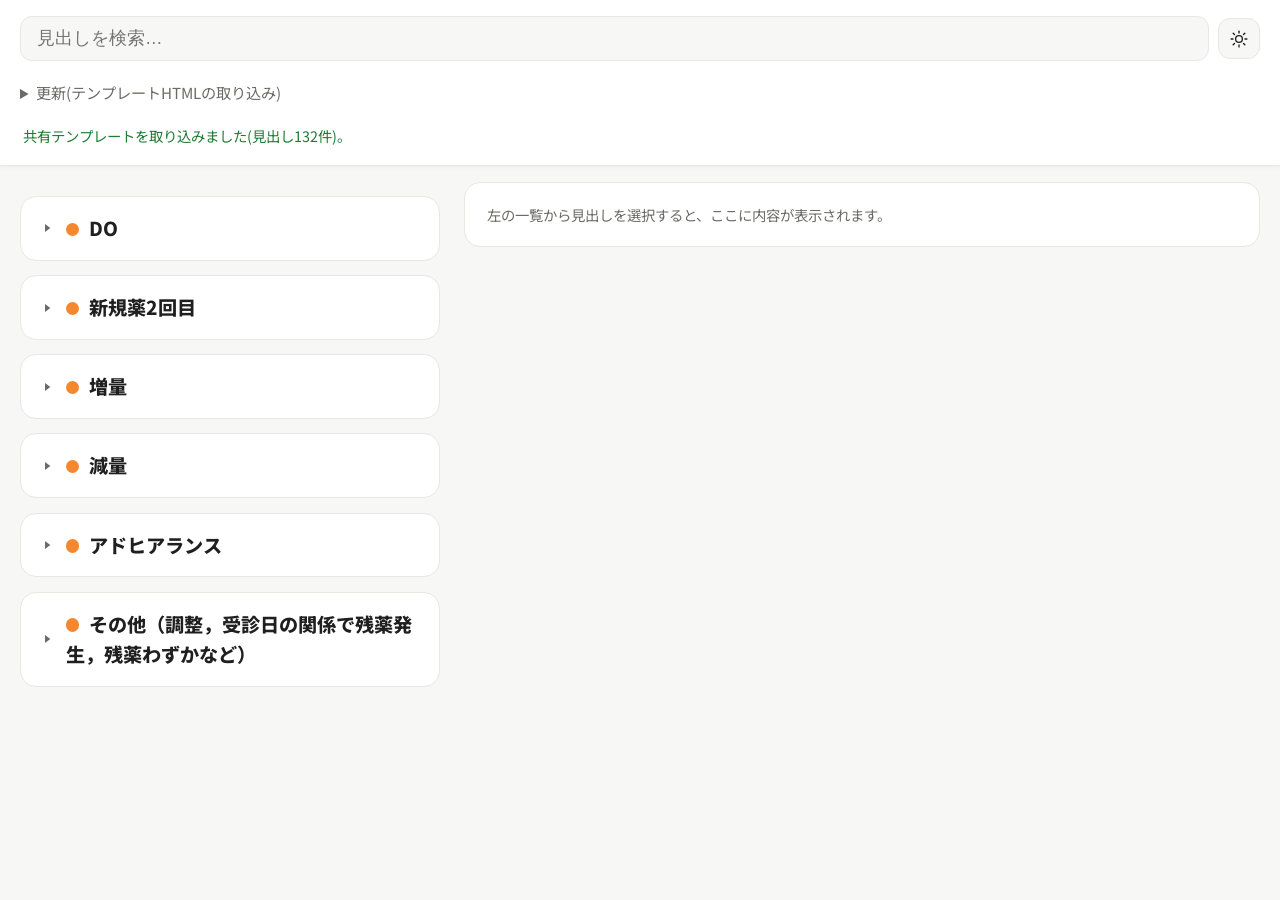
==== index.html @ 25a4dce0 "薬歴アイコンをファビコンとして登録" ====
<!DOCTYPE html>
<html lang="ja">
<head>
<meta charset="UTF-8">
<meta name="viewport" content="width=device-width, initial-scale=1">
<title>薬歴テンプレコピー</title>
<link rel="icon" type="image/png" href="favicon.png">
<link rel="preconnect" href="https://fonts.googleapis.com">
<link rel="preconnect" href="https://fonts.gstatic.com" crossorigin>
<link href="https://fonts.googleapis.com/css2?family=Noto+Sans+JP:wght@400;500;700;800&display=swap" rel="stylesheet">
<link rel="stylesheet" href="css/style.css">
</head>
<body>

<header class="app-header">
  <div class="search-row">
    <input type="search" id="searchInput" class="search-input" placeholder="見出しを検索…" aria-label="見出しを検索">
    <button id="themeToggle" class="theme-toggle" type="button" aria-label="ダークモード切り替え" title="ダークモード切り替え">
      <svg class="icon-sun" viewBox="0 0 24 24" width="18" height="18" aria-hidden="true"><circle cx="12" cy="12" r="4.5" fill="none" stroke="currentColor" stroke-width="1.8"/><g stroke="currentColor" stroke-width="1.8" stroke-linecap="round"><line x1="12" y1="1.5" x2="12" y2="4"/><line x1="12" y1="20" x2="12" y2="22.5"/><line x1="1.5" y1="12" x2="4" y2="12"/><line x1="20" y1="12" x2="22.5" y2="12"/><line x1="4.2" y1="4.2" x2="6" y2="6"/><line x1="18" y1="18" x2="19.8" y2="19.8"/><line x1="4.2" y1="19.8" x2="6" y2="18"/><line x1="18" y1="6" x2="19.8" y2="4.2"/></g></svg>
      <svg class="icon-moon" viewBox="0 0 24 24" width="18" height="18" aria-hidden="true"><path fill="currentColor" d="M20 14.5A8.5 8.5 0 0 1 9.5 4 8.5 8.5 0 1 0 20 14.5Z"/></svg>
    </button>
  </div>

  <details class="update-area" id="updateArea">
    <summary>更新(テンプレートHTMLの取り込み)</summary>
    <div class="update-body">
      <div class="dropzone" id="dropzone">
        <p>ここにHTMLファイルをドラッグ&amp;ドロップ、またはファイルを選択してください。</p>
        <input type="file" id="fileInput" accept=".html,.htm,text/html">
      </div>
      <div class="paste-area">
        <label for="htmlPasteInput">またはHTMLソースを直接貼り付け:</label>
        <textarea id="htmlPasteInput" rows="4" placeholder="ここにHTMLソースを貼り付け"></textarea>
        <button id="pasteImportBtn" type="button">貼り付けた内容を取り込む</button>
      </div>
      <p class="update-note">新しく取り込むと、これまでのデータは新しい内容に置き換わります。</p>
    </div>
  </details>

  <div id="statusMessage" class="status-message" role="status" aria-live="polite"></div>
</header>

<main class="layout">
  <div class="tree-pane">
    <ul id="headingList" class="heading-list"></ul>
    <p id="emptyMessage" class="empty-message"></p>
  </div>
  <aside class="detail-pane" id="detailPane" aria-live="polite"></aside>
</main>

<script src="js/parser.js"></script>
<script src="js/app.js"></script>
</body>
</html>
---- css/style.css ----
:root {
  --color-bg: #f7f7f5;
  --color-surface: #ffffff;
  --color-input-bg: #f7f7f5;
  --color-card-bg: #ffffff;
  --color-border: #e9e7e2;
  --color-text: #1f1f1f;
  --color-muted: #6b6b66;
  --color-accent: #9c2b2b;
  --color-accent-soft: #f5e3e3;
  --color-success: #1e7a34;
  --color-success-bg: #e6f4ea;
  --color-error: #b3261e;
  --color-error-bg: #fce8e6;
  --header-gap: 0.85rem;
  --radius-sm: 8px;
  --radius-md: 12px;
  --radius-lg: 16px;
}

:root[data-theme="dark"] {
  --color-bg: #1b1c1d;
  --color-surface: #232426;
  --color-input-bg: #2a2c2e;
  --color-card-bg: #232426;
  --color-border: #3a3c3e;
  --color-text: #e9e8e5;
  --color-muted: #9c9c96;
  --color-accent: #e08a72;
  --color-accent-soft: #3a2b26;
  --color-success: #7ed093;
  --color-success-bg: #1f3327;
  --color-error: #f2948c;
  --color-error-bg: #3a2323;
}

@media (prefers-color-scheme: dark) {
  :root:not([data-theme="light"]) {
    --color-bg: #1b1c1d;
    --color-surface: #232426;
    --color-input-bg: #2a2c2e;
    --color-card-bg: #232426;
    --color-border: #3a3c3e;
    --color-text: #e9e8e5;
    --color-muted: #9c9c96;
    --color-accent: #e08a72;
    --color-accent-soft: #3a2b26;
    --color-success: #7ed093;
    --color-success-bg: #1f3327;
    --color-error: #f2948c;
    --color-error-bg: #3a2323;
  }
}

* {
  box-sizing: border-box;
}

body {
  margin: 0;
  font-family: "Noto Sans JP", "Hiragino Sans", "Yu Gothic", "Meiryo", system-ui, sans-serif;
  color: var(--color-text);
  background: var(--color-bg);
  line-height: 1.6;
  transition: background-color 0.15s ease, color 0.15s ease;
}

.app-header {
  position: sticky;
  top: 0;
  z-index: 10;
  background: var(--color-surface);
  border-bottom: 1px solid var(--color-border);
  padding: 1rem 1.25rem;
  display: flex;
  flex-direction: column;
  gap: var(--header-gap);
  box-shadow: 0 1px 3px rgba(0, 0, 0, 0.05);
}

.search-row {
  display: flex;
  align-items: center;
  gap: 0.6rem;
}

.search-input {
  flex: 1;
  width: 100%;
  font-size: 1.1rem;
  padding: 0.7rem 1rem;
  border: 1px solid var(--color-border);
  border-radius: var(--radius-md);
  background: var(--color-input-bg);
  color: var(--color-text);
}

.search-input:focus {
  outline: 2px solid var(--color-accent);
  outline-offset: 1px;
}

.theme-toggle {
  flex: none;
  display: flex;
  align-items: center;
  justify-content: center;
  width: 2.6rem;
  height: 2.6rem;
  border: 1px solid var(--color-border);
  border-radius: var(--radius-md);
  background: var(--color-input-bg);
  color: var(--color-text);
  cursor: pointer;
}

.theme-toggle:hover {
  background: var(--color-accent-soft);
}

.theme-toggle .icon-moon { display: none; }
:root[data-theme="dark"] .theme-toggle .icon-sun { display: none; }
:root[data-theme="dark"] .theme-toggle .icon-moon { display: block; }
@media (prefers-color-scheme: dark) {
  :root:not([data-theme="light"]) .theme-toggle .icon-sun { display: none; }
  :root:not([data-theme="light"]) .theme-toggle .icon-moon { display: block; }
}

.update-area summary {
  cursor: pointer;
  font-size: 0.95rem;
  color: var(--color-muted);
  padding: 0.3rem 0;
  user-select: none;
}

.update-area[open] summary {
  color: var(--color-text);
  font-weight: 600;
}

.update-body {
  display: flex;
  flex-direction: column;
  gap: 0.9rem;
  padding: 0.65rem 0 0.35rem;
}

.dropzone {
  border: 2px dashed var(--color-border);
  border-radius: var(--radius-lg);
  padding: 1.25rem;
  text-align: center;
  background: var(--color-input-bg);
}

.dropzone p {
  margin: 0 0 0.5rem;
  color: var(--color-muted);
  font-size: 0.9rem;
}

.dropzone.dragover {
  border-color: var(--color-accent);
  background: var(--color-accent-soft);
}

.paste-area {
  display: flex;
  flex-direction: column;
  gap: 0.4rem;
}

.paste-area label {
  font-size: 0.85rem;
  color: var(--color-muted);
}

.paste-area textarea {
  width: 100%;
  font-family: monospace;
  font-size: 0.8rem;
  border: 1px solid var(--color-border);
  border-radius: var(--radius-md);
  padding: 0.7rem 0.8rem;
  resize: vertical;
  background: var(--color-input-bg);
  color: var(--color-text);
}

.paste-area button,
#pasteImportBtn {
  align-self: flex-start;
  padding: 0.55rem 1.2rem;
  border: none;
  border-radius: var(--radius-md);
  background: var(--color-accent);
  color: #fff;
  font-size: 0.9rem;
  cursor: pointer;
}

.paste-area button:hover {
  filter: brightness(1.05);
}

.update-note {
  margin: 0;
  font-size: 0.8rem;
  color: var(--color-muted);
}

.status-message {
  min-height: 1.4em;
  font-size: 0.9rem;
  padding: 0.1rem 0.2rem;
}

.status-message.status-success {
  color: var(--color-success);
}

.status-message.status-error {
  color: var(--color-error);
  font-weight: 600;
}

.layout {
  max-width: 1280px;
  margin: 0 auto;
  padding: 1rem 1.25rem 3rem;
}

.tree-pane {
  min-width: 0;
}

/* モバイル(狭い画面)ではdetail-paneはツリーの下に積み重なる形で表示する。
   広い画面ではgridの右カラムに固定(sticky)表示する。 */
.detail-pane {
  display: block;
  margin-top: 1.25rem;
  background: var(--color-card-bg);
  border: 1px solid var(--color-border);
  border-radius: var(--radius-lg);
  padding: 1.1rem 1.2rem;
}

@media (min-width: 900px) {
  .layout {
    display: grid;
    grid-template-columns: minmax(300px, 420px) minmax(0, 1fr);
    gap: 1.5rem;
    align-items: start;
  }

  .detail-pane {
    margin-top: 0;
    position: sticky;
    top: 5.5rem;
    max-height: calc(100vh - 6.5rem);
    overflow-y: auto;
    padding: 1.25rem 1.4rem;
  }
}

.detail-empty {
  margin: 0;
  color: var(--color-muted);
  font-size: 0.9rem;
}

.detail-header {
  display: flex;
  align-items: center;
  gap: 0.6rem;
  margin-bottom: 0.9rem;
  padding-bottom: 0.9rem;
  border-bottom: 1px solid var(--color-border);
}

.detail-title {
  font-weight: 700;
  font-size: 1.1rem;
  word-break: break-word;
}

.heading-list {
  list-style: none;
  margin: 0;
  padding: 0;
}

.group-card {
  list-style: none;
  margin: 0.9rem 0;
  border: 1px solid var(--color-border);
  border-radius: var(--radius-lg);
  background: var(--color-card-bg);
  overflow: hidden;
}

.group-card-header {
  display: flex;
  align-items: center;
  gap: 0.7rem;
  padding: 1rem 1.1rem;
  cursor: pointer;
}

.group-card-header:hover {
  background: var(--color-accent-soft);
}

.group-card-header:focus-visible {
  outline: 2px solid var(--color-accent);
  outline-offset: -2px;
}

.group-card-header .chevron {
  flex: none;
  display: inline-flex;
  color: var(--color-muted);
  transition: transform 0.15s ease;
}

.group-card.expanded .group-card-header .chevron {
  transform: rotate(90deg);
}

.group-card-header .heading-title {
  font-weight: 800;
  font-size: 1.2rem;
}

.group-body {
  list-style: none;
  margin: 0;
  padding: 0 0 0.25rem;
  border-top: 1px solid var(--color-border);
}

.heading-item {
  border-bottom: 1px solid var(--color-border);
}

.heading-item.level-1 .heading-row { padding-left: 0.5rem; }
.heading-item.level-2 .heading-row { padding-left: 1.75rem; }
.heading-item.level-3 .heading-row { padding-left: 3rem; }
.heading-item.level-4 .heading-row { padding-left: 4.25rem; }
.heading-item.level-5 .heading-row { padding-left: 5.5rem; }
.heading-item.level-6 .heading-row { padding-left: 6.75rem; }

.heading-row {
  display: flex;
  align-items: center;
  gap: 0.7rem;
  padding-top: 0.85rem;
  padding-bottom: 0.85rem;
  padding-right: 0.75rem;
  border-radius: var(--radius-sm);
  cursor: pointer;
}

.heading-row:hover {
  background: var(--color-accent-soft);
}

.heading-row:focus-visible {
  outline: 2px solid var(--color-accent);
  outline-offset: -2px;
}

.badge {
  flex: none;
  font-size: 0.7rem;
  font-weight: 700;
  color: #fff;
  background: var(--color-muted);
  border-radius: 6px;
  padding: 0.2rem 0.5rem;
}

.title-icon {
  margin-right: 0.5em;
  display: inline-flex;
  align-items: center;
}

.dot {
  display: inline-block;
  width: 0.7em;
  height: 0.7em;
  border-radius: 50%;
}

.dot-red { background: #e5484d; }
.dot-orange { background: #f5872e; }
.dot-yellow { background: #e0b400; }
.dot-green { background: #2f9e58; }
.dot-blue { background: #2f7bc9; }
.dot-purple { background: #8a4fd1; }
.dot-brown { background: #8a5a3d; }
.dot-black { background: #545454; }
.dot-white { background: #d8d8d2; border: 1px solid var(--color-border); }

.heading-item.level-1 .badge { background: #9c2b2b; }
.heading-item.level-2 .badge { background: #b5502f; }
.heading-item.level-3 .badge { background: #8a7a2b; }
.heading-item.level-4 .badge { background: #4d7a3d; }
.heading-item.level-5 .badge { background: #2f6f8a; }
.heading-item.level-6 .badge { background: #5c4d8a; }

.heading-title {
  font-size: 1rem;
  word-break: break-word;
}

.heading-item.level-1 .heading-title {
  font-weight: 700;
  font-size: 1.3rem;
}

.heading-item.level-2 .heading-title {
  font-weight: 700;
  font-size: 1.08rem;
}

.heading-item.level-3 .heading-title {
  font-weight: 600;
  font-size: 1rem;
}

.heading-item.level-4 .heading-title {
  font-weight: 600;
  font-size: 0.95rem;
  color: var(--color-text);
}

.heading-item.level-5 .heading-title,
.heading-item.level-6 .heading-title {
  font-weight: 400;
  font-size: 0.9rem;
  color: var(--color-muted);
}

.heading-title mark {
  background: #ffe27a;
  color: #1f1f1f;
  border-radius: 2px;
}

.heading-item.selected .heading-row {
  background: var(--color-accent);
}

.heading-item.selected .heading-title {
  color: #fff;
  font-weight: 700;
}

.heading-item.selected .heading-title mark {
  background: rgba(255, 255, 255, 0.35);
  color: #fff;
}

.heading-item.selected .dot {
  box-shadow: 0 0 0 1px rgba(255, 255, 255, 0.7);
}

.preview-hint {
  margin: 0 0 0.7rem;
  font-size: 0.8rem;
  color: var(--color-muted);
}

.preview-block {
  padding-top: 0.9rem;
  margin-top: 0.9rem;
  border-top: 1px dashed var(--color-border);
}

.preview-block:first-of-type {
  padding-top: 0;
  margin-top: 0;
  border-top: none;
}

.preview-block-title {
  margin: 0 0 0.5rem;
  font-size: 0.9rem;
  font-weight: 700;
  color: var(--color-accent);
}

.copy-btn {
  padding: 0.5rem 1.2rem;
  border: none;
  border-radius: var(--radius-md);
  background: var(--color-accent);
  color: #fff;
  font-size: 0.9rem;
  cursor: pointer;
  margin-bottom: 0.75rem;
}

.copy-btn:disabled {
  background: var(--color-border);
  color: var(--color-muted);
  cursor: not-allowed;
}

.preview-text {
  margin: 0;
  white-space: pre-wrap;
  word-break: break-word;
  font-family: inherit;
  font-size: 0.95rem;
  background: var(--color-surface);
  border: 1px solid var(--color-border);
  border-radius: var(--radius-md);
  padding: 1rem;
}

.empty-message {
  text-align: center;
  color: var(--color-muted);
  padding: 2rem 1rem;
}

.empty-message:empty {
  display: none;
}

@media (max-width: 480px) {
  .heading-item.level-1 .heading-row { padding-left: 0.5rem; }
  .heading-item.level-2 .heading-row { padding-left: 1.1rem; }
  .heading-item.level-3 .heading-row { padding-left: 1.7rem; }
  .heading-item.level-4 .heading-row { padding-left: 2.3rem; }
  .heading-item.level-5 .heading-row { padding-left: 2.9rem; }
  .heading-item.level-6 .heading-row { padding-left: 3.5rem; }
}
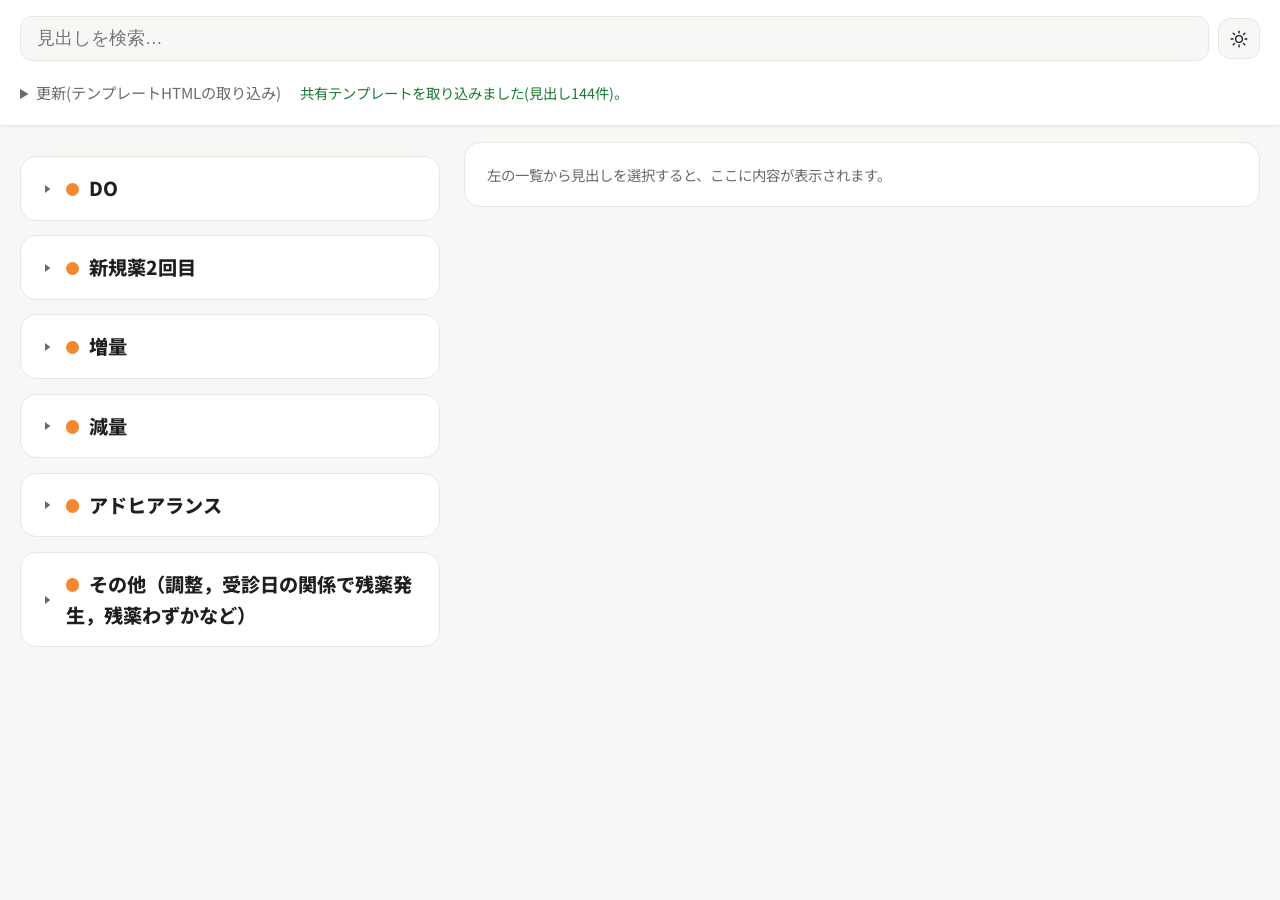
==== commit b17fc0f8: "ステータスメッセージを更新リンクの横に配置し、ヘッダーの高さを縮小" ====
--- a/index.html
+++ b/index.html
@@ -21,23 +21,25 @@
     </button>
   </div>
 
-  <details class="update-area" id="updateArea">
-    <summary>更新(テンプレートHTMLの取り込み)</summary>
-    <div class="update-body">
-      <div class="dropzone" id="dropzone">
-        <p>ここにHTMLファイルをドラッグ&amp;ドロップ、またはファイルを選択してください。</p>
-        <input type="file" id="fileInput" accept=".html,.htm,text/html">
+  <div class="update-row">
+    <details class="update-area" id="updateArea">
+      <summary>更新(テンプレートHTMLの取り込み)</summary>
+      <div class="update-body">
+        <div class="dropzone" id="dropzone">
+          <p>ここにHTMLファイルをドラッグ&amp;ドロップ、またはファイルを選択してください。</p>
+          <input type="file" id="fileInput" accept=".html,.htm,text/html">
+        </div>
+        <div class="paste-area">
+          <label for="htmlPasteInput">またはHTMLソースを直接貼り付け:</label>
+          <textarea id="htmlPasteInput" rows="4" placeholder="ここにHTMLソースを貼り付け"></textarea>
+          <button id="pasteImportBtn" type="button">貼り付けた内容を取り込む</button>
+        </div>
+        <p class="update-note">新しく取り込むと、これまでのデータは新しい内容に置き換わります。</p>
       </div>
-      <div class="paste-area">
-        <label for="htmlPasteInput">またはHTMLソースを直接貼り付け:</label>
-        <textarea id="htmlPasteInput" rows="4" placeholder="ここにHTMLソースを貼り付け"></textarea>
-        <button id="pasteImportBtn" type="button">貼り付けた内容を取り込む</button>
-      </div>
-      <p class="update-note">新しく取り込むと、これまでのデータは新しい内容に置き換わります。</p>
-    </div>
-  </details>
+    </details>
 
-  <div id="statusMessage" class="status-message" role="status" aria-live="polite"></div>
+    <div id="statusMessage" class="status-message" role="status" aria-live="polite"></div>
+  </div>
 </header>
 
 <main class="layout">
--- a/css/style.css
+++ b/css/style.css
@@ -126,6 +126,18 @@
   :root:not([data-theme="light"]) .theme-toggle .icon-moon { display: block; }
 }
 
+.update-row {
+  display: flex;
+  align-items: baseline;
+  flex-wrap: wrap;
+  column-gap: 1rem;
+  row-gap: 0.2rem;
+}
+
+.update-area {
+  flex: none;
+}
+
 .update-area summary {
   cursor: pointer;
   font-size: 0.95rem;
@@ -211,6 +223,8 @@
 }
 
 .status-message {
+  flex: 1 1 12rem;
+  min-width: 12rem;
   min-height: 1.4em;
   font-size: 0.9rem;
   padding: 0.1rem 0.2rem;
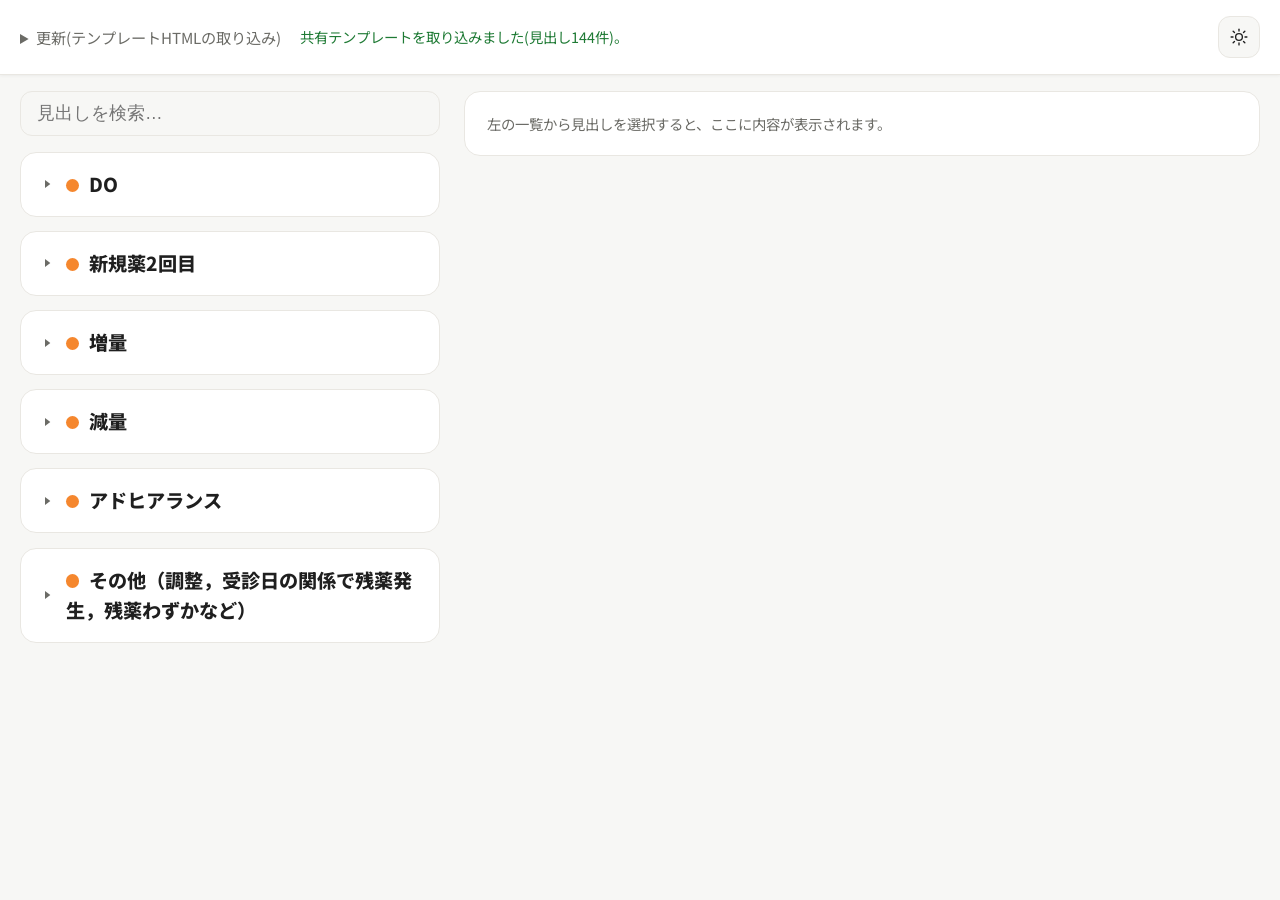
==== commit d37fafa4: "検索欄をツリー上部に移動、詳細パネルの固定表示を解除、SOAPマーカーを色分けバッジ化" ====
--- a/index.html
+++ b/index.html
@@ -13,14 +13,6 @@
 <body>
 
 <header class="app-header">
-  <div class="search-row">
-    <input type="search" id="searchInput" class="search-input" placeholder="見出しを検索…" aria-label="見出しを検索">
-    <button id="themeToggle" class="theme-toggle" type="button" aria-label="ダークモード切り替え" title="ダークモード切り替え">
-      <svg class="icon-sun" viewBox="0 0 24 24" width="18" height="18" aria-hidden="true"><circle cx="12" cy="12" r="4.5" fill="none" stroke="currentColor" stroke-width="1.8"/><g stroke="currentColor" stroke-width="1.8" stroke-linecap="round"><line x1="12" y1="1.5" x2="12" y2="4"/><line x1="12" y1="20" x2="12" y2="22.5"/><line x1="1.5" y1="12" x2="4" y2="12"/><line x1="20" y1="12" x2="22.5" y2="12"/><line x1="4.2" y1="4.2" x2="6" y2="6"/><line x1="18" y1="18" x2="19.8" y2="19.8"/><line x1="4.2" y1="19.8" x2="6" y2="18"/><line x1="18" y1="6" x2="19.8" y2="4.2"/></g></svg>
-      <svg class="icon-moon" viewBox="0 0 24 24" width="18" height="18" aria-hidden="true"><path fill="currentColor" d="M20 14.5A8.5 8.5 0 0 1 9.5 4 8.5 8.5 0 1 0 20 14.5Z"/></svg>
-    </button>
-  </div>
-
   <div class="update-row">
     <details class="update-area" id="updateArea">
       <summary>更新(テンプレートHTMLの取り込み)</summary>
@@ -39,11 +31,17 @@
     </details>
 
     <div id="statusMessage" class="status-message" role="status" aria-live="polite"></div>
+
+    <button id="themeToggle" class="theme-toggle" type="button" aria-label="ダークモード切り替え" title="ダークモード切り替え">
+      <svg class="icon-sun" viewBox="0 0 24 24" width="18" height="18" aria-hidden="true"><circle cx="12" cy="12" r="4.5" fill="none" stroke="currentColor" stroke-width="1.8"/><g stroke="currentColor" stroke-width="1.8" stroke-linecap="round"><line x1="12" y1="1.5" x2="12" y2="4"/><line x1="12" y1="20" x2="12" y2="22.5"/><line x1="1.5" y1="12" x2="4" y2="12"/><line x1="20" y1="12" x2="22.5" y2="12"/><line x1="4.2" y1="4.2" x2="6" y2="6"/><line x1="18" y1="18" x2="19.8" y2="19.8"/><line x1="4.2" y1="19.8" x2="6" y2="18"/><line x1="18" y1="6" x2="19.8" y2="4.2"/></g></svg>
+      <svg class="icon-moon" viewBox="0 0 24 24" width="18" height="18" aria-hidden="true"><path fill="currentColor" d="M20 14.5A8.5 8.5 0 0 1 9.5 4 8.5 8.5 0 1 0 20 14.5Z"/></svg>
+    </button>
   </div>
 </header>
 
 <main class="layout">
   <div class="tree-pane">
+    <input type="search" id="searchInput" class="search-input" placeholder="見出しを検索…" aria-label="見出しを検索">
     <ul id="headingList" class="heading-list"></ul>
     <p id="emptyMessage" class="empty-message"></p>
   </div>
--- a/css/style.css
+++ b/css/style.css
@@ -78,15 +78,10 @@
   box-shadow: 0 1px 3px rgba(0, 0, 0, 0.05);
 }
 
-.search-row {
-  display: flex;
-  align-items: center;
-  gap: 0.6rem;
-}
-
 .search-input {
-  flex: 1;
+  display: block;
   width: 100%;
+  margin-bottom: 1rem;
   font-size: 1.1rem;
   padding: 0.7rem 1rem;
   border: 1px solid var(--color-border);
@@ -128,10 +123,10 @@
 
 .update-row {
   display: flex;
-  align-items: baseline;
+  align-items: center;
   flex-wrap: wrap;
   column-gap: 1rem;
-  row-gap: 0.2rem;
+  row-gap: 0.4rem;
 }
 
 .update-area {
@@ -270,10 +265,6 @@
 
   .detail-pane {
     margin-top: 0;
-    position: sticky;
-    top: 5.5rem;
-    max-height: calc(100vh - 6.5rem);
-    overflow-y: auto;
     padding: 1.25rem 1.4rem;
   }
 }
@@ -523,6 +514,22 @@
   color: var(--color-muted);
   cursor: not-allowed;
 }
+
+.marker-badge {
+  display: inline-block;
+  padding: 0.15rem 0.85rem;
+  margin-bottom: 0.2rem;
+  border-radius: 999px;
+  font-weight: 700;
+  font-size: 0.85rem;
+  letter-spacing: 0.03em;
+}
+
+.marker-s { background: #bcdcf5; color: #1c3f5f; }
+.marker-o { background: #f7e6a3; color: #5c4a00; }
+.marker-a { background: #f5b8b8; color: #6e1f1f; }
+.marker-ep { background: #79c98f; color: #ffffff; }
+.marker-op { background: #d3c2ec; color: #4a2f6b; }
 
 .preview-text {
   margin: 0;
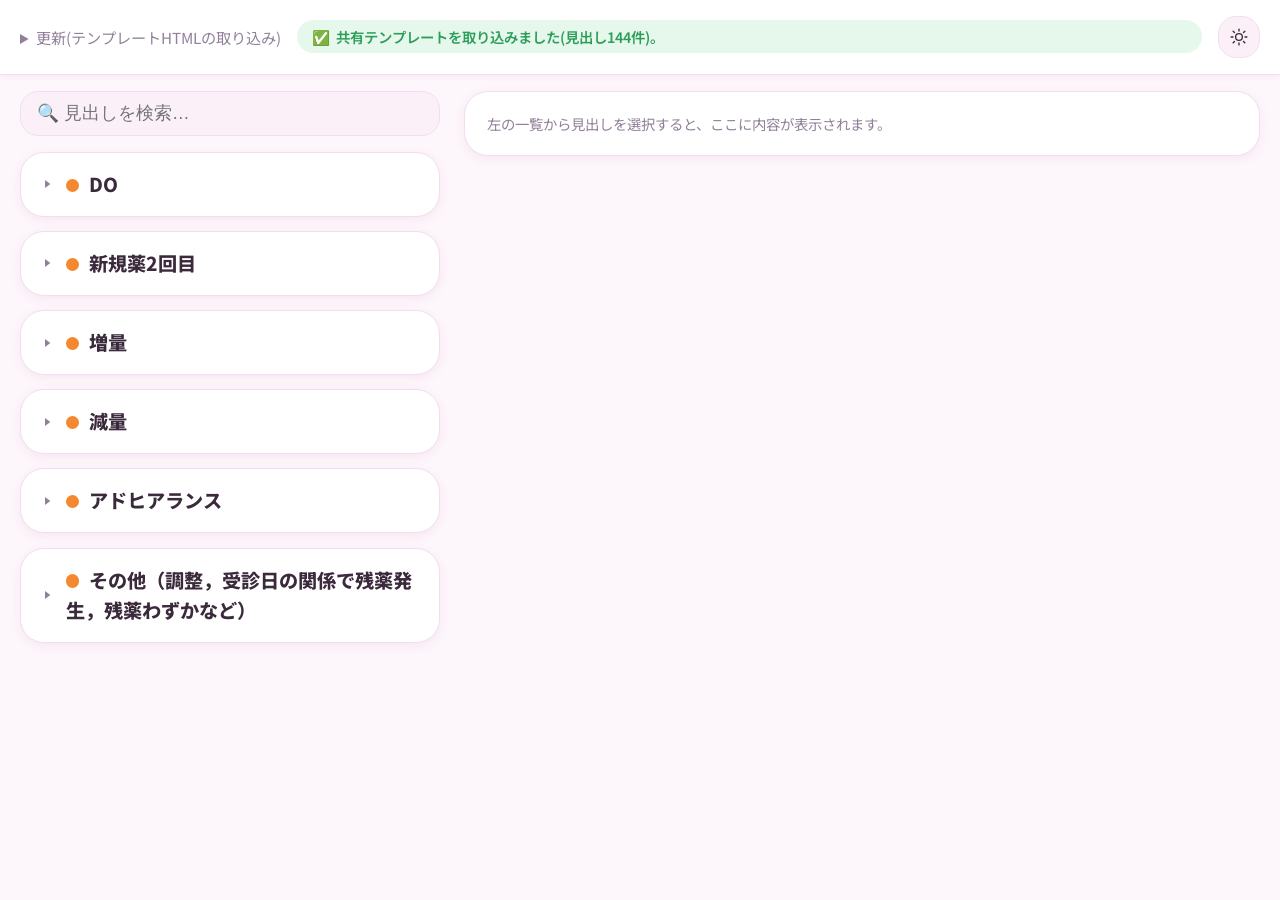
==== commit d79a373a: "コピー成功メッセージ・コピーボタンにチェックマークの視覚的フィードバックを追加、検索欄に🔍アイコンを追加" ====
--- a/index.html
+++ b/index.html
@@ -41,7 +41,7 @@
 
 <main class="layout">
   <div class="tree-pane">
-    <input type="search" id="searchInput" class="search-input" placeholder="見出しを検索…" aria-label="見出しを検索">
+    <input type="search" id="searchInput" class="search-input" placeholder="🔍 見出しを検索…" aria-label="見出しを検索">
     <ul id="headingList" class="heading-list"></ul>
     <p id="emptyMessage" class="empty-message"></p>
   </div>
--- a/css/style.css
+++ b/css/style.css
@@ -1,54 +1,54 @@
 :root {
-  --color-bg: #f7f7f5;
+  --color-bg: #fdf6fb;
   --color-surface: #ffffff;
-  --color-input-bg: #f7f7f5;
+  --color-input-bg: #fbf0f8;
   --color-card-bg: #ffffff;
-  --color-border: #e9e7e2;
-  --color-text: #1f1f1f;
-  --color-muted: #6b6b66;
-  --color-accent: #9c2b2b;
-  --color-accent-soft: #f5e3e3;
-  --color-success: #1e7a34;
-  --color-success-bg: #e6f4ea;
-  --color-error: #b3261e;
-  --color-error-bg: #fce8e6;
+  --color-border: #f1def0;
+  --color-text: #3a2a3c;
+  --color-muted: #92809a;
+  --color-accent: #c96aa6;
+  --color-accent-soft: #fbe6f2;
+  --color-success: #2e9e5b;
+  --color-success-bg: #e6f7ec;
+  --color-error: #d1477a;
+  --color-error-bg: #fde8f0;
   --header-gap: 0.85rem;
-  --radius-sm: 8px;
-  --radius-md: 12px;
-  --radius-lg: 16px;
+  --radius-sm: 12px;
+  --radius-md: 18px;
+  --radius-lg: 24px;
 }
 
 :root[data-theme="dark"] {
-  --color-bg: #1b1c1d;
-  --color-surface: #232426;
-  --color-input-bg: #2a2c2e;
-  --color-card-bg: #232426;
-  --color-border: #3a3c3e;
-  --color-text: #e9e8e5;
-  --color-muted: #9c9c96;
-  --color-accent: #e08a72;
-  --color-accent-soft: #3a2b26;
-  --color-success: #7ed093;
-  --color-success-bg: #1f3327;
-  --color-error: #f2948c;
-  --color-error-bg: #3a2323;
+  --color-bg: #221a26;
+  --color-surface: #2d2331;
+  --color-input-bg: #382b3d;
+  --color-card-bg: #2d2331;
+  --color-border: #4a3a50;
+  --color-text: #f3e8f1;
+  --color-muted: #baa3c1;
+  --color-accent: #e29bd0;
+  --color-accent-soft: #4a3350;
+  --color-success: #8fdba8;
+  --color-success-bg: #24382c;
+  --color-error: #f2a0c0;
+  --color-error-bg: #3d2634;
 }
 
 @media (prefers-color-scheme: dark) {
   :root:not([data-theme="light"]) {
-    --color-bg: #1b1c1d;
-    --color-surface: #232426;
-    --color-input-bg: #2a2c2e;
-    --color-card-bg: #232426;
-    --color-border: #3a3c3e;
-    --color-text: #e9e8e5;
-    --color-muted: #9c9c96;
-    --color-accent: #e08a72;
-    --color-accent-soft: #3a2b26;
-    --color-success: #7ed093;
-    --color-success-bg: #1f3327;
-    --color-error: #f2948c;
-    --color-error-bg: #3a2323;
+    --color-bg: #221a26;
+    --color-surface: #2d2331;
+    --color-input-bg: #382b3d;
+    --color-card-bg: #2d2331;
+    --color-border: #4a3a50;
+    --color-text: #f3e8f1;
+    --color-muted: #baa3c1;
+    --color-accent: #e29bd0;
+    --color-accent-soft: #4a3350;
+    --color-success: #8fdba8;
+    --color-success-bg: #24382c;
+    --color-error: #f2a0c0;
+    --color-error-bg: #3d2634;
   }
 }
 
@@ -75,7 +75,7 @@
   display: flex;
   flex-direction: column;
   gap: var(--header-gap);
-  box-shadow: 0 1px 3px rgba(0, 0, 0, 0.05);
+  box-shadow: 0 2px 6px rgba(201, 106, 166, 0.08);
 }
 
 .search-input {
@@ -225,13 +225,32 @@
   padding: 0.1rem 0.2rem;
 }
 
+.status-message.status-success,
+.status-message.status-error {
+  display: inline-flex;
+  align-items: center;
+  gap: 0.4rem;
+  padding: 0.3rem 0.9rem;
+  border-radius: 999px;
+  font-weight: 600;
+}
+
 .status-message.status-success {
   color: var(--color-success);
+  background: var(--color-success-bg);
+}
+
+.status-message.status-success::before {
+  content: "\2705";
 }
 
 .status-message.status-error {
   color: var(--color-error);
-  font-weight: 600;
+  background: var(--color-error-bg);
+}
+
+.status-message.status-error::before {
+  content: "\26A0\FE0F";
 }
 
 .layout {
@@ -252,6 +271,7 @@
   background: var(--color-card-bg);
   border: 1px solid var(--color-border);
   border-radius: var(--radius-lg);
+  box-shadow: 0 3px 10px rgba(201, 106, 166, 0.1);
   padding: 1.1rem 1.2rem;
 }
 
@@ -302,6 +322,7 @@
   border: 1px solid var(--color-border);
   border-radius: var(--radius-lg);
   background: var(--color-card-bg);
+  box-shadow: 0 3px 10px rgba(201, 106, 166, 0.1);
   overflow: hidden;
 }
 
@@ -382,7 +403,7 @@
   font-weight: 700;
   color: #fff;
   background: var(--color-muted);
-  border-radius: 6px;
+  border-radius: var(--radius-sm);
   padding: 0.2rem 0.5rem;
 }
 
@@ -409,12 +430,12 @@
 .dot-black { background: #545454; }
 .dot-white { background: #d8d8d2; border: 1px solid var(--color-border); }
 
-.heading-item.level-1 .badge { background: #9c2b2b; }
-.heading-item.level-2 .badge { background: #b5502f; }
-.heading-item.level-3 .badge { background: #8a7a2b; }
-.heading-item.level-4 .badge { background: #4d7a3d; }
-.heading-item.level-5 .badge { background: #2f6f8a; }
-.heading-item.level-6 .badge { background: #5c4d8a; }
+.heading-item.level-1 .badge { background: #d1679f; }
+.heading-item.level-2 .badge { background: #c66fb0; }
+.heading-item.level-3 .badge { background: #bb77c1; }
+.heading-item.level-4 .badge { background: #b07fd2; }
+.heading-item.level-5 .badge { background: #a58ade; }
+.heading-item.level-6 .badge { background: #9a94e6; }
 
 .heading-title {
   font-size: 1rem;
@@ -507,6 +528,11 @@
   font-size: 0.9rem;
   cursor: pointer;
   margin-bottom: 0.75rem;
+  transition: background-color 0.15s ease;
+}
+
+.copy-btn.copy-btn-success {
+  background: var(--color-success);
 }
 
 .copy-btn:disabled {
@@ -525,11 +551,11 @@
   letter-spacing: 0.03em;
 }
 
-.marker-s { background: #bcdcf5; color: #1c3f5f; }
-.marker-o { background: #f7e6a3; color: #5c4a00; }
-.marker-a { background: #f5b8b8; color: #6e1f1f; }
+.marker-s { background: #6fa8dc; color: #ffffff; }
+.marker-o { background: #d4a72c; color: #ffffff; }
+.marker-a { background: #e08585; color: #ffffff; }
 .marker-ep { background: #79c98f; color: #ffffff; }
-.marker-op { background: #d3c2ec; color: #4a2f6b; }
+.marker-op { background: #a98fd1; color: #ffffff; }
 
 .preview-text {
   margin: 0;
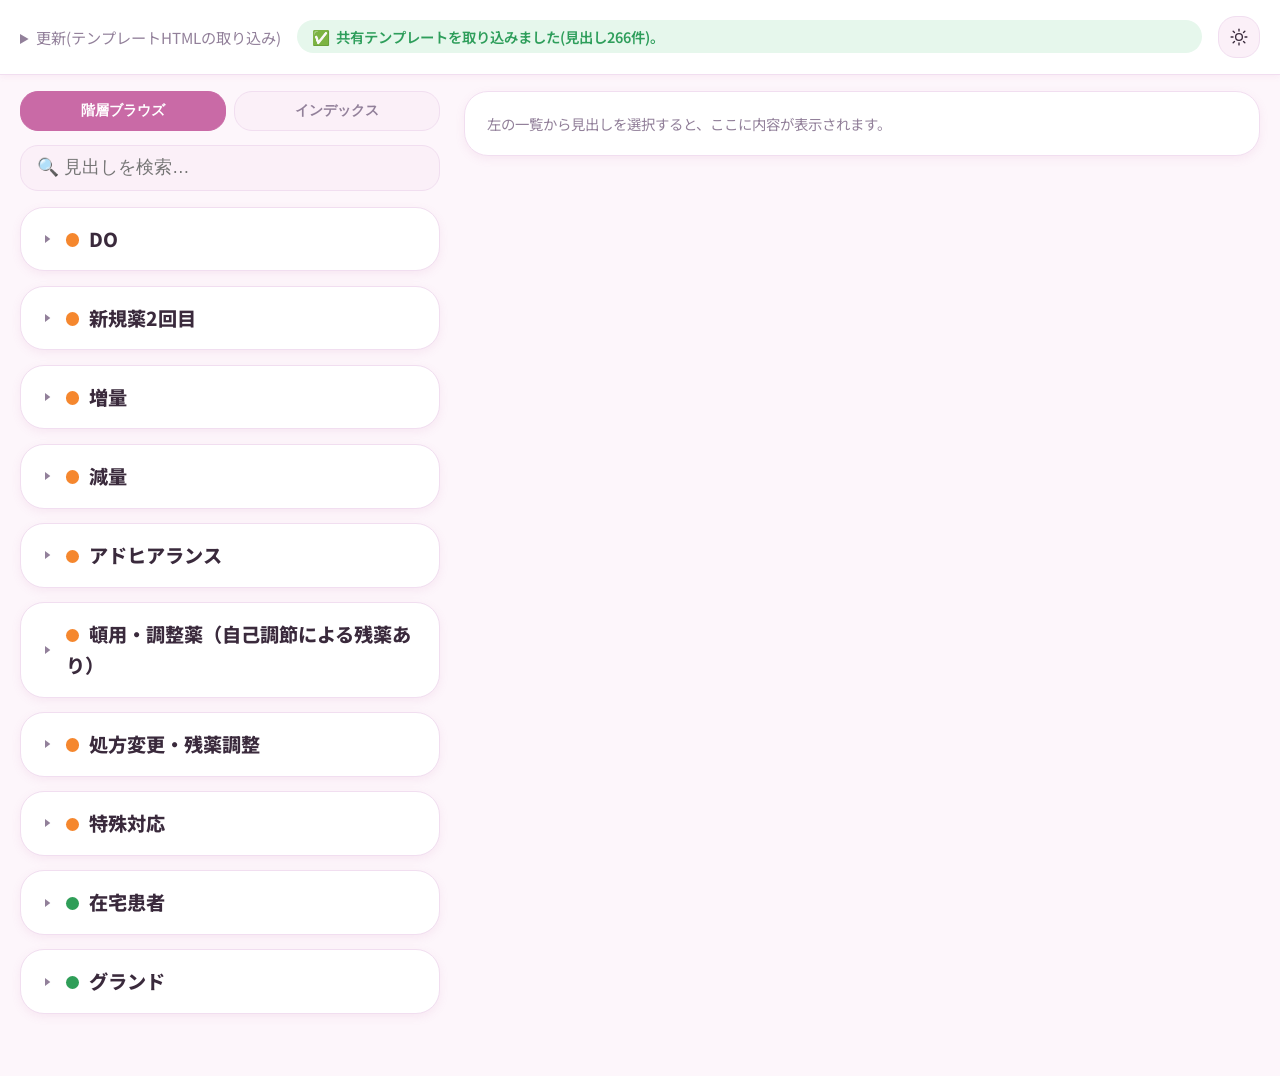
==== commit 08fd9760: "薬品名/薬効分類インデックス機能(v1.1)を追加: インデックスタブ配下に2サブタブ(薬品名で探す/薬効分類で探す)、五十音ジャンプ、候補一覧(パンくず+コピー)を実装" ====
--- a/index.html
+++ b/index.html
@@ -41,7 +41,16 @@
 
 <main class="layout">
   <div class="tree-pane">
+    <div class="view-tabs" role="tablist">
+      <button type="button" class="view-tab active" data-view="tree" role="tab" aria-selected="true">階層ブラウズ</button>
+      <button type="button" class="view-tab" data-view="index" role="tab" aria-selected="false">インデックス</button>
+    </div>
+    <div class="index-subtabs" id="indexSubtabs" hidden>
+      <button type="button" class="index-subtab active" data-index-mode="drug">薬品名で探す</button>
+      <button type="button" class="index-subtab" data-index-mode="category">薬効分類で探す</button>
+    </div>
     <input type="search" id="searchInput" class="search-input" placeholder="🔍 見出しを検索…" aria-label="見出しを検索">
+    <div id="drugAlphabetNav" class="drug-alphabet-nav" hidden></div>
     <ul id="headingList" class="heading-list"></ul>
     <p id="emptyMessage" class="empty-message"></p>
   </div>
--- a/css/style.css
+++ b/css/style.css
@@ -78,6 +78,72 @@
   box-shadow: 0 2px 6px rgba(201, 106, 166, 0.08);
 }
 
+.view-tabs {
+  display: flex;
+  gap: 0.5rem;
+  margin-bottom: 0.9rem;
+}
+
+.view-tab {
+  flex: 1;
+  padding: 0.6rem 0.8rem;
+  border: 1px solid var(--color-border);
+  border-radius: var(--radius-md);
+  background: var(--color-input-bg);
+  color: var(--color-muted);
+  font-size: 0.9rem;
+  font-weight: 700;
+  cursor: pointer;
+  text-align: center;
+  transition: background-color 0.15s ease, color 0.15s ease, border-color 0.15s ease;
+}
+
+.view-tab:hover {
+  background: var(--color-accent-soft);
+}
+
+.view-tab.active {
+  background: var(--color-accent);
+  border-color: var(--color-accent);
+  color: #fff;
+}
+
+.index-subtabs {
+  display: flex;
+  gap: 0.4rem;
+  margin-bottom: 0.9rem;
+}
+
+/* [hidden]属性はブラウザ標準では display:none だが、同じ要素にクラスで
+   display:flex を指定すると、作者スタイルがUAスタイルより優先されて
+   hidden指定が無効化されてしまう。明示的に上書きして必ず非表示にする。 */
+.index-subtabs[hidden] {
+  display: none;
+}
+
+.index-subtab {
+  flex: 1;
+  padding: 0.45rem 0.7rem;
+  border: 1px solid var(--color-border);
+  border-radius: 999px;
+  background: transparent;
+  color: var(--color-muted);
+  font-size: 0.82rem;
+  font-weight: 700;
+  cursor: pointer;
+  transition: background-color 0.15s ease, color 0.15s ease, border-color 0.15s ease;
+}
+
+.index-subtab:hover {
+  background: var(--color-accent-soft);
+}
+
+.index-subtab.active {
+  background: var(--color-accent-soft);
+  border-color: var(--color-accent);
+  color: var(--color-accent);
+}
+
 .search-input {
   display: block;
   width: 100%;
@@ -286,6 +352,10 @@
   .detail-pane {
     margin-top: 0;
     padding: 1.25rem 1.4rem;
+    position: sticky;
+    top: 5.2rem;
+    max-height: calc(100vh - 6rem);
+    overflow-y: auto;
   }
 }
 
@@ -296,12 +366,29 @@
 }
 
 .detail-header {
-  display: flex;
-  align-items: center;
-  gap: 0.6rem;
   margin-bottom: 0.9rem;
   padding-bottom: 0.9rem;
   border-bottom: 1px solid var(--color-border);
+}
+
+.detail-breadcrumb {
+  font-size: 0.88rem;
+  font-weight: 700;
+  color: var(--color-accent);
+  margin-bottom: 0.45rem;
+  word-break: break-word;
+}
+
+.detail-breadcrumb mark {
+  background: #ffe27a;
+  color: #1f1f1f;
+  border-radius: 2px;
+}
+
+.detail-header-main {
+  display: flex;
+  align-items: center;
+  gap: 0.6rem;
 }
 
 .detail-title {
@@ -314,6 +401,133 @@
   list-style: none;
   margin: 0;
   padding: 0;
+}
+
+/* 薬剤名インデックス */
+
+.drug-alphabet-nav {
+  display: flex;
+  flex-wrap: wrap;
+  gap: 0.35rem;
+  margin-bottom: 0.9rem;
+}
+
+.drug-alphabet-nav[hidden] {
+  display: none;
+}
+
+.drug-gyou-jump {
+  padding: 0.3rem 0.65rem;
+  border: 1px solid var(--color-border);
+  border-radius: 999px;
+  background: var(--color-card-bg);
+  color: var(--color-text);
+  font-size: 0.8rem;
+  font-weight: 700;
+  cursor: pointer;
+}
+
+.drug-gyou-jump:hover {
+  background: var(--color-accent-soft);
+  border-color: var(--color-accent);
+}
+
+.drug-gyou-jump:disabled {
+  opacity: 0.35;
+  cursor: not-allowed;
+}
+
+.drug-gyou-label {
+  list-style: none;
+  margin: 1.2rem 0 0.5rem;
+  padding: 0 0.15rem;
+  font-size: 0.85rem;
+  font-weight: 700;
+  color: var(--color-accent);
+}
+
+.drug-gyou-label:first-child {
+  margin-top: 0;
+}
+
+.drug-name-item {
+  list-style: none;
+}
+
+.drug-name-row {
+  display: flex;
+  align-items: center;
+  justify-content: space-between;
+  gap: 0.7rem;
+  padding: 0.75rem 0.95rem;
+  margin-bottom: 0.5rem;
+  border: 1px solid var(--color-border);
+  border-radius: var(--radius-md);
+  background: var(--color-card-bg);
+  cursor: pointer;
+  transition: border-color 0.15s ease, background-color 0.15s ease;
+}
+
+.drug-name-row:hover {
+  border-color: var(--color-accent);
+  background: var(--color-accent-soft);
+}
+
+.drug-name-row:focus-visible {
+  outline: 2px solid var(--color-accent);
+  outline-offset: -2px;
+}
+
+.drug-name-text {
+  font-weight: 700;
+  font-size: 1rem;
+  word-break: break-word;
+}
+
+.drug-name-text mark {
+  background: #ffe27a;
+  color: #1f1f1f;
+  border-radius: 2px;
+}
+
+.drug-name-count {
+  flex: none;
+  font-size: 0.78rem;
+  font-weight: 700;
+  color: var(--color-muted);
+  background: var(--color-accent-soft);
+  border-radius: 999px;
+  padding: 0.15rem 0.55rem;
+}
+
+.drug-back-row {
+  list-style: none;
+  margin-bottom: 0.7rem;
+}
+
+.drug-back-button {
+  display: inline-flex;
+  align-items: center;
+  padding: 0.5rem 0.9rem;
+  border: 1px solid var(--color-border);
+  border-radius: 999px;
+  background: var(--color-card-bg);
+  color: var(--color-accent);
+  font-weight: 700;
+  font-size: 0.85rem;
+  cursor: pointer;
+}
+
+.drug-back-button:hover {
+  background: var(--color-accent-soft);
+}
+
+.drug-selected-heading {
+  list-style: none;
+  margin: 0 0 0.7rem;
+  font-size: 0.95rem;
+  font-weight: 700;
+  color: var(--color-text);
 }
 
 .group-card {
@@ -380,12 +594,48 @@
 .heading-row {
   display: flex;
   align-items: center;
+  flex-wrap: wrap;
   gap: 0.7rem;
   padding-top: 0.85rem;
   padding-bottom: 0.85rem;
   padding-right: 0.75rem;
   border-radius: var(--radius-sm);
   cursor: pointer;
+}
+
+.heading-breadcrumb {
+  flex: 0 0 100%;
+  font-size: 0.85rem;
+  font-weight: 700;
+  color: var(--color-accent);
+  word-break: break-word;
+  margin-bottom: 0.15rem;
+}
+
+.breadcrumb-sep {
+  margin: 0 0.35rem;
+  color: var(--color-muted);
+  opacity: 0.55;
+  font-weight: 400;
+}
+
+.heading-breadcrumb mark {
+  background: #ffe27a;
+  color: #1f1f1f;
+  border-radius: 2px;
+}
+
+.heading-item.selected .heading-breadcrumb {
+  color: rgba(255, 255, 255, 0.95);
+}
+
+.heading-item.selected .breadcrumb-sep {
+  color: rgba(255, 255, 255, 0.7);
+}
+
+.heading-item.selected .heading-breadcrumb mark {
+  background: rgba(255, 255, 255, 0.35);
+  color: #fff;
 }
 
 .heading-row:hover {
@@ -494,6 +744,69 @@
   box-shadow: 0 0 0 1px rgba(255, 255, 255, 0.7);
 }
 
+/* 検索結果(パンくず付き)は、階層インデントを持つツリー表示ではなくフラットな
+   一覧になるため、項目ごとに独立したカードとして枠線・背景・余白をはっきり分け、
+   見出しレベルによる左インデントも付けない(パンくずで階層を表しているため不要)。
+   背景は主張しすぎないよう白系にとどめ、選択状態も塗りつぶしではなく
+   淡い色+左のアクセントバーで控えめに示す。 */
+.heading-item.search-result {
+  border-bottom: none;
+  margin: 0 0 0.9rem;
+}
+
+.heading-item.search-result .heading-row {
+  padding: 1.1rem 1.3rem;
+  border: 1px solid var(--color-border);
+  border-left: 4px solid transparent;
+  border-radius: var(--radius-lg);
+  background: var(--color-card-bg);
+  box-shadow: 0 2px 6px rgba(20, 10, 20, 0.05);
+  transition: border-color 0.15s ease, background-color 0.15s ease, box-shadow 0.15s ease;
+}
+
+.heading-item.search-result .heading-row:hover {
+  border-color: var(--color-accent);
+  box-shadow: 0 3px 10px rgba(20, 10, 20, 0.08);
+}
+
+.heading-item.search-result.selected .heading-row {
+  background: var(--color-accent-soft);
+  border-color: var(--color-accent);
+  border-left-color: var(--color-accent);
+  box-shadow: 0 3px 10px rgba(201, 106, 166, 0.2);
+}
+
+/* 見出し本文(メイン見出し)はレベルによらず大きめの太字にして、
+   小さく淡いパンくずとのメリハリをはっきりさせる。 */
+.heading-item.search-result .heading-title {
+  font-size: 1.1rem;
+  font-weight: 700;
+  color: var(--color-text);
+}
+
+/* 選択状態は淡い背景色にしたため、白文字ではなく通常の文字色を保つ。 */
+.heading-item.search-result.selected .heading-title {
+  color: var(--color-text);
+}
+
+.heading-item.search-result.selected .heading-breadcrumb {
+  color: var(--color-accent);
+}
+
+.heading-item.search-result.selected .breadcrumb-sep {
+  color: var(--color-muted);
+}
+
+.heading-item.search-result.selected .heading-title mark {
+  background: #ffe27a;
+  color: #1f1f1f;
+}
+
+.heading-item.search-result.selected .heading-breadcrumb mark {
+  background: #ffe27a;
+  color: #1f1f1f;
+}
+
 .preview-hint {
   margin: 0 0 0.7rem;
   font-size: 0.8rem;
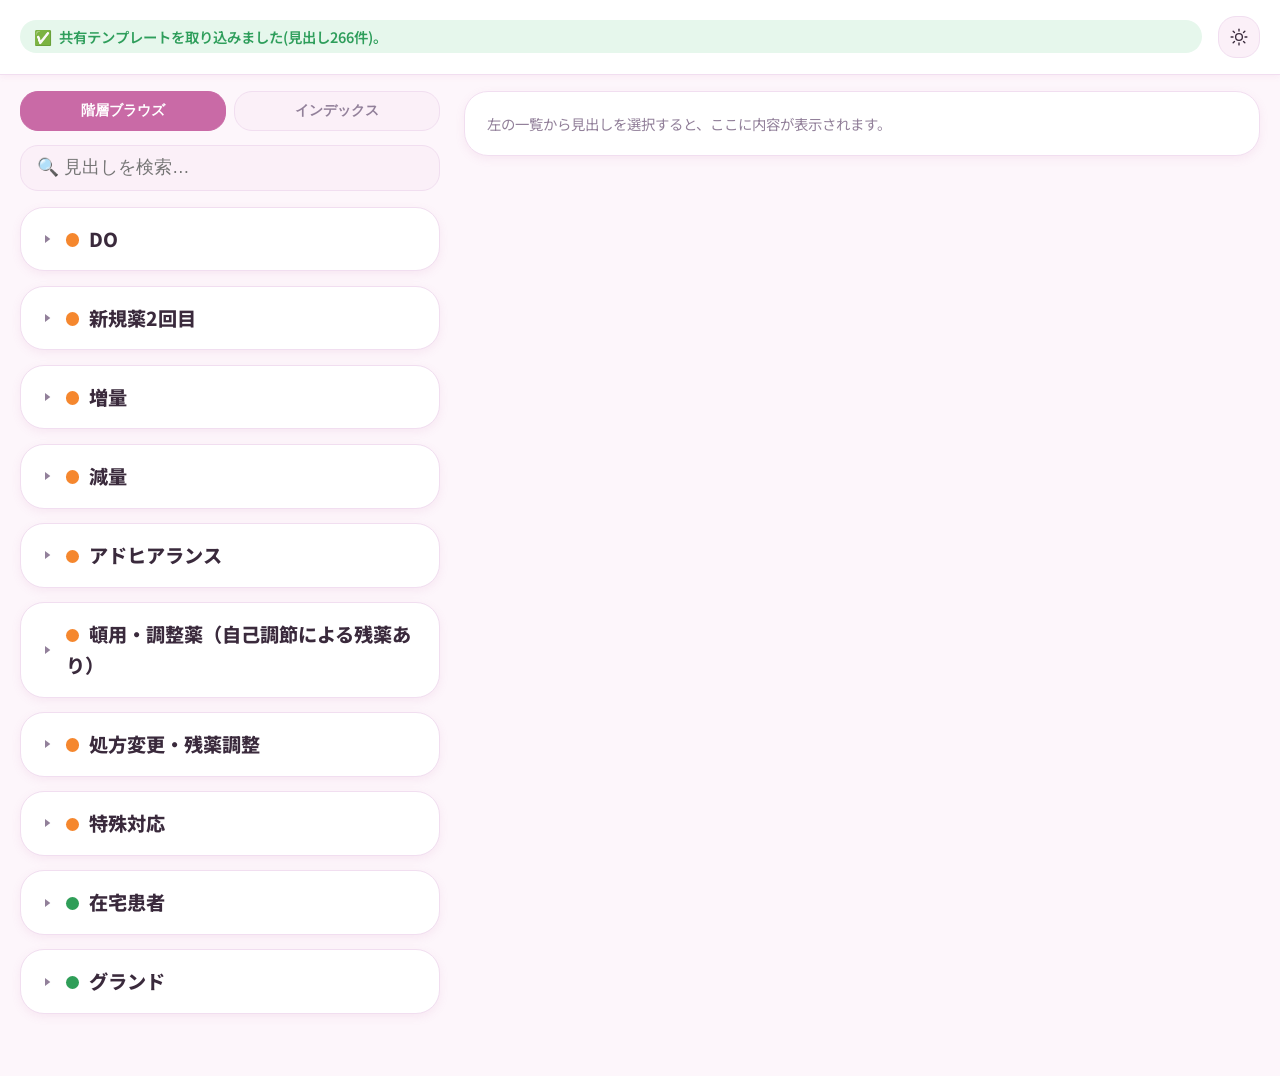
==== commit c7aa0996: "HTML手動取り込みUIを廃止(共有テンプレートはdata/template.htmlの差し替え運用に統一)。丸数字始まりのレベル3見出し(ボグリボース/セレコキシブ等)を薬効分類でなく薬品名インデッ" ====
--- a/index.html
+++ b/index.html
@@ -14,22 +14,6 @@
 
 <header class="app-header">
   <div class="update-row">
-    <details class="update-area" id="updateArea">
-      <summary>更新(テンプレートHTMLの取り込み)</summary>
-      <div class="update-body">
-        <div class="dropzone" id="dropzone">
-          <p>ここにHTMLファイルをドラッグ&amp;ドロップ、またはファイルを選択してください。</p>
-          <input type="file" id="fileInput" accept=".html,.htm,text/html">
-        </div>
-        <div class="paste-area">
-          <label for="htmlPasteInput">またはHTMLソースを直接貼り付け:</label>
-          <textarea id="htmlPasteInput" rows="4" placeholder="ここにHTMLソースを貼り付け"></textarea>
-          <button id="pasteImportBtn" type="button">貼り付けた内容を取り込む</button>
-        </div>
-        <p class="update-note">新しく取り込むと、これまでのデータは新しい内容に置き換わります。</p>
-      </div>
-    </details>
-
     <div id="statusMessage" class="status-message" role="status" aria-live="polite"></div>
 
     <button id="themeToggle" class="theme-toggle" type="button" aria-label="ダークモード切り替え" title="ダークモード切り替え">
--- a/css/style.css
+++ b/css/style.css
@@ -195,94 +195,6 @@
   row-gap: 0.4rem;
 }
 
-.update-area {
-  flex: none;
-}
-
-.update-area summary {
-  cursor: pointer;
-  font-size: 0.95rem;
-  color: var(--color-muted);
-  padding: 0.3rem 0;
-  user-select: none;
-}
-
-.update-area[open] summary {
-  color: var(--color-text);
-  font-weight: 600;
-}
-
-.update-body {
-  display: flex;
-  flex-direction: column;
-  gap: 0.9rem;
-  padding: 0.65rem 0 0.35rem;
-}
-
-.dropzone {
-  border: 2px dashed var(--color-border);
-  border-radius: var(--radius-lg);
-  padding: 1.25rem;
-  text-align: center;
-  background: var(--color-input-bg);
-}
-
-.dropzone p {
-  margin: 0 0 0.5rem;
-  color: var(--color-muted);
-  font-size: 0.9rem;
-}
-
-.dropzone.dragover {
-  border-color: var(--color-accent);
-  background: var(--color-accent-soft);
-}
-
-.paste-area {
-  display: flex;
-  flex-direction: column;
-  gap: 0.4rem;
-}
-
-.paste-area label {
-  font-size: 0.85rem;
-  color: var(--color-muted);
-}
-
-.paste-area textarea {
-  width: 100%;
-  font-family: monospace;
-  font-size: 0.8rem;
-  border: 1px solid var(--color-border);
-  border-radius: var(--radius-md);
-  padding: 0.7rem 0.8rem;
-  resize: vertical;
-  background: var(--color-input-bg);
-  color: var(--color-text);
-}
-
-.paste-area button,
-#pasteImportBtn {
-  align-self: flex-start;
-  padding: 0.55rem 1.2rem;
-  border: none;
-  border-radius: var(--radius-md);
-  background: var(--color-accent);
-  color: #fff;
-  font-size: 0.9rem;
-  cursor: pointer;
-}
-
-.paste-area button:hover {
-  filter: brightness(1.05);
-}
-
-.update-note {
-  margin: 0;
-  font-size: 0.8rem;
-  color: var(--color-muted);
-}
-
 .status-message {
   flex: 1 1 12rem;
   min-width: 12rem;
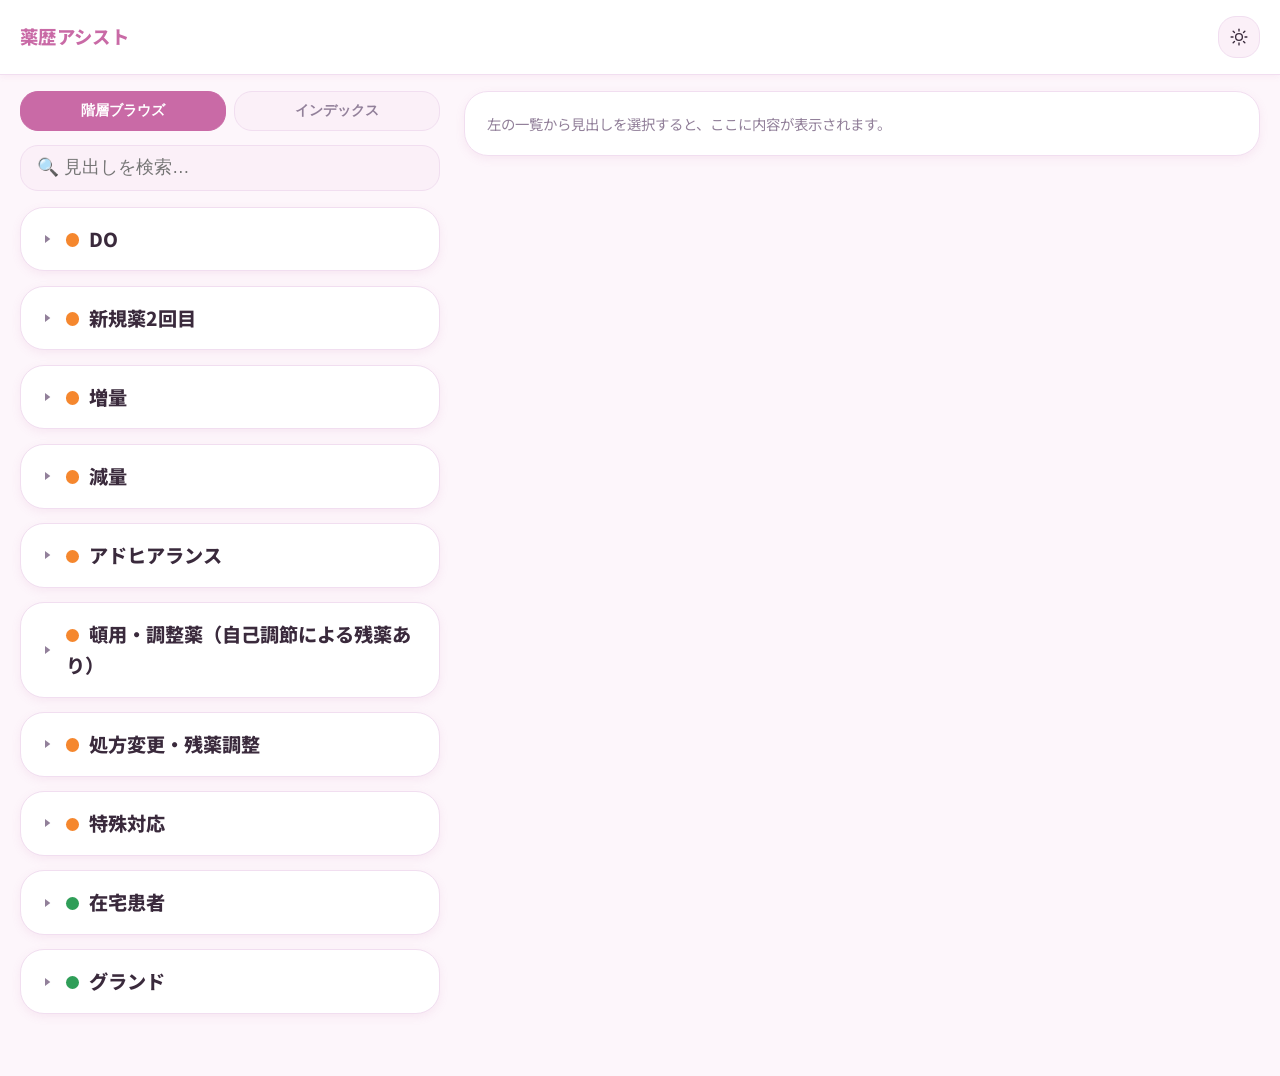
==== commit 6d1a6118: "ヘッダーの取り込み成功メッセージを常時表示しないようにし、空いたスペースにアプリ名「薬歴アシスト」を表示" ====
--- a/index.html
+++ b/index.html
@@ -14,6 +14,7 @@
 
 <header class="app-header">
   <div class="update-row">
+    <h1 class="app-title">薬歴アシスト</h1>
     <div id="statusMessage" class="status-message" role="status" aria-live="polite"></div>
 
     <button id="themeToggle" class="theme-toggle" type="button" aria-label="ダークモード切り替え" title="ダークモード切り替え">
--- a/css/style.css
+++ b/css/style.css
@@ -195,6 +195,15 @@
   row-gap: 0.4rem;
 }
 
+.app-title {
+  margin: 0;
+  flex: none;
+  font-size: 1.15rem;
+  font-weight: 800;
+  color: var(--color-accent);
+  letter-spacing: 0.02em;
+}
+
 .status-message {
   flex: 1 1 12rem;
   min-width: 12rem;
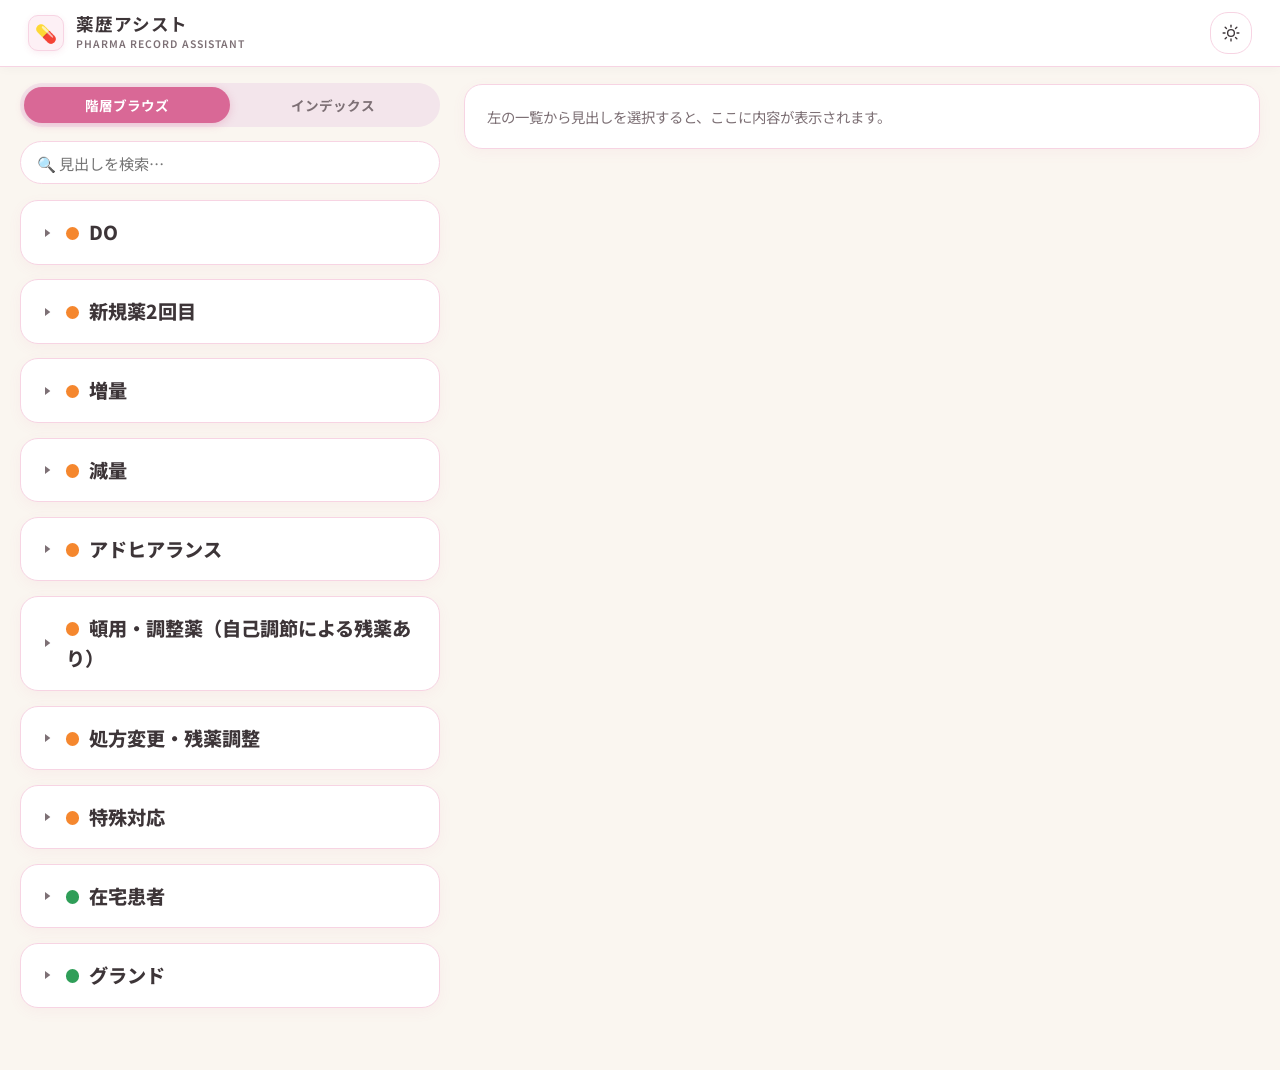
==== commit fdfaf72b: "Redesign UI, per-label marker colors, update template" ====
--- a/index.html
+++ b/index.html
@@ -14,7 +14,11 @@
 
 <header class="app-header">
   <div class="update-row">
-    <h1 class="app-title">薬歴アシスト</h1>
+    <div class="app-title-icon" aria-hidden="true">💊</div>
+    <div class="app-title-group">
+      <h1 class="app-title">薬歴アシスト</h1>
+      <div class="app-title-sub">Pharma Record Assistant</div>
+    </div>
     <div id="statusMessage" class="status-message" role="status" aria-live="polite"></div>
 
     <button id="themeToggle" class="theme-toggle" type="button" aria-label="ダークモード切り替え" title="ダークモード切り替え">
--- a/css/style.css
+++ b/css/style.css
@@ -1,13 +1,16 @@
-:root {
-  --color-bg: #fdf6fb;
+﻿:root {
+  --color-bg: #faf6f0;
   --color-surface: #ffffff;
-  --color-input-bg: #fbf0f8;
+  --color-input-bg: #ffffff;
   --color-card-bg: #ffffff;
-  --color-border: #f1def0;
-  --color-text: #3a2a3c;
-  --color-muted: #92809a;
-  --color-accent: #c96aa6;
-  --color-accent-soft: #fbe6f2;
+  --color-border: #f7d4e3;
+  --color-text: #3d3538;
+  --color-muted: #7d7075;
+  --color-accent: #d96896;
+  --color-accent-soft: #fdf0f5;
+  --color-yellow-bg: #fff8e3;
+  --color-yellow-border: #f5e4b8;
+  --color-yellow-text: #8c7320;
   --color-success: #2e9e5b;
   --color-success-bg: #e6f7ec;
   --color-error: #d1477a;
@@ -28,6 +31,9 @@
   --color-muted: #baa3c1;
   --color-accent: #e29bd0;
   --color-accent-soft: #4a3350;
+  --color-yellow-bg: #4a4230;
+  --color-yellow-border: #6b5d38;
+  --color-yellow-text: #f0d98a;
   --color-success: #8fdba8;
   --color-success-bg: #24382c;
   --color-error: #f2a0c0;
@@ -45,6 +51,9 @@
     --color-muted: #baa3c1;
     --color-accent: #e29bd0;
     --color-accent-soft: #4a3350;
+    --color-yellow-bg: #4a4230;
+    --color-yellow-border: #6b5d38;
+    --color-yellow-text: #f0d98a;
     --color-success: #8fdba8;
     --color-success-bg: #24382c;
     --color-error: #f2a0c0;
@@ -727,6 +736,152 @@
   background: #ffe27a;
   color: #1f1f1f;
 }
+
+.placeholder-inputs {
+  display: flex;
+  flex-direction: column;
+  gap: 0.4rem;
+  margin-bottom: 0.7rem;
+  padding: 0.5rem 0.75rem;
+  background: var(--color-accent-soft);
+  border: 1px solid var(--color-border);
+  border-radius: var(--radius-md);
+}
+
+.placeholder-title {
+  display: flex;
+  align-items: center;
+  gap: 0.4rem;
+  font-size: 0.85rem;
+  font-weight: 700;
+  color: var(--color-accent);
+}
+
+.placeholder-field {
+  display: grid;
+  grid-template-columns: 5.6rem minmax(0, 1fr);
+  align-items: center;
+  column-gap: 0.5rem;
+  padding: 0.15rem 0.6rem;
+  background: var(--color-surface);
+  border: 1px solid var(--color-border);
+  border-radius: var(--radius-sm);
+}
+
+.placeholder-field:focus-within {
+  border-color: var(--color-accent);
+  box-shadow: 0 0 0 1px var(--color-accent);
+}
+
+.placeholder-candidates {
+  display: flex;
+  flex-wrap: wrap;
+  align-items: center;
+  gap: 0.4rem;
+}
+
+.placeholder-candidates-label {
+  font-size: 0.82rem;
+  font-weight: 700;
+  color: var(--color-muted);
+}
+
+.placeholder-label-wrap {
+  display: flex;
+  align-items: center;
+  gap: 0.3rem;
+}
+
+.placeholder-emoji {
+  font-size: 0.95rem;
+  line-height: 1;
+}
+
+.placeholder-label {
+  font-size: 0.82rem;
+  font-weight: 700;
+  color: var(--color-accent);
+  white-space: nowrap;
+}
+
+.placeholder-field .placeholder-chips {
+  grid-column: 2;
+}
+
+.placeholder-input {
+  width: 100%;
+  padding: 0.3rem 0.4rem;
+  border: none;
+  background: transparent;
+  color: var(--color-text);
+  font-size: 0.95rem;
+  font-family: inherit;
+}
+
+.placeholder-input:focus {
+  outline: none;
+}
+
+.placeholder-chips {
+  display: flex;
+  flex-wrap: wrap;
+  gap: 0.4rem;
+}
+
+.placeholder-chip {
+  padding: 0.3rem 0.75rem;
+  border: 1px solid var(--color-border);
+  border-radius: 999px;
+  background: var(--color-surface);
+  color: var(--color-accent);
+  font-size: 0.82rem;
+  font-weight: 700;
+  cursor: pointer;
+}
+
+.placeholder-chip:hover {
+  background: var(--color-accent-soft);
+  border-color: var(--color-accent);
+}
+
+.placeholder-filled {
+  background: var(--color-success-bg);
+  color: var(--color-success);
+  border-radius: 3px;
+  padding: 0 0.15em;
+  font-weight: 700;
+}
+
+.placeholder-empty {
+  background: #ffe27a;
+  color: #1f1f1f;
+  border-radius: 3px;
+  padding: 0 0.15em;
+  font-weight: 700;
+}
+
+/* 入力欄(ラベル)ごとの色分け: 未入力=濃いマーカー、入力済み=淡い色+下線。
+   ph-c0(黄) / ph-c1(青) / ph-c2(緑) / ph-c3(ピンク) を欄の並び順に割り当てる。 */
+.placeholder-empty.ph-c0 { background: #ffe27a; }
+.placeholder-empty.ph-c1 { background: #9fd3ff; }
+.placeholder-empty.ph-c2 { background: #a9e8b4; }
+.placeholder-empty.ph-c3 { background: #ffc0d8; }
+
+.placeholder-filled {
+  color: #1f1f1f;
+  border-bottom: 2px solid transparent;
+}
+.placeholder-filled.ph-c0 { background: #fff3bf; border-bottom-color: #e0b400; }
+.placeholder-filled.ph-c1 { background: #dcefff; border-bottom-color: #2f7bc9; }
+.placeholder-filled.ph-c2 { background: #dcf7e0; border-bottom-color: #2f9e58; }
+.placeholder-filled.ph-c3 { background: #ffe3ee; border-bottom-color: #d1477a; }
+
+/* 入力欄の左端にも同じ色の帯を付けて、どの欄がどのマーカーか分かるようにする */
+.placeholder-field { border-left-width: 6px; }
+.placeholder-field.ph-c0 { border-left-color: #ffd43b; }
+.placeholder-field.ph-c1 { border-left-color: #4dabf7; }
+.placeholder-field.ph-c2 { border-left-color: #51cf66; }
+.placeholder-field.ph-c3 { border-left-color: #f783ac; }
 
 .preview-hint {
   margin: 0 0 0.7rem;
@@ -821,3 +976,245 @@
   .heading-item.level-5 .heading-row { padding-left: 2.9rem; }
   .heading-item.level-6 .heading-row { padding-left: 3.5rem; }
 }
+
+button,
+input,
+textarea,
+select,
+pre {
+  font-family: inherit;
+}
+
+.placeholder-input-wrap {
+  position: relative;
+  display: flex;
+  align-items: center;
+}
+
+.placeholder-input-wrap .placeholder-input {
+  padding-right: 2.2rem;
+}
+
+.placeholder-clear {
+  position: absolute;
+  right: 0.35rem;
+  width: 1.7rem;
+  height: 1.7rem;
+  border: none;
+  border-radius: 50%;
+  background: transparent;
+  color: var(--color-muted);
+  font-size: 0.8rem;
+  cursor: pointer;
+}
+
+.placeholder-clear:hover {
+  background: var(--color-accent-soft);
+  color: var(--color-accent);
+}
+
+
+/* ===== デザイン刷新(アイボリー背景+ピンク+ナチュラルイエロー) ===== */
+.app-header {
+  padding: 0.75rem 1.75rem;
+  box-shadow: 0 2px 10px rgba(0, 0, 0, 0.03);
+}
+
+.update-row {
+  column-gap: 0.75rem;
+}
+
+.app-title-icon {
+  flex: none;
+  width: 36px;
+  height: 36px;
+  display: flex;
+  align-items: center;
+  justify-content: center;
+  font-size: 1.1rem;
+  background: var(--color-accent-soft);
+  border: 1px solid var(--color-border);
+  border-radius: 10px;
+  box-shadow: 0 2px 6px rgba(217, 104, 150, 0.12);
+}
+
+.app-title-group {
+  flex: none;
+  display: flex;
+  flex-direction: column;
+  justify-content: center;
+}
+
+.app-title {
+  font-size: 1.1rem;
+  font-weight: 700;
+  color: var(--color-text);
+  letter-spacing: 0.05em;
+  line-height: 1.2;
+}
+
+.app-title-sub {
+  margin-top: 2px;
+  font-size: 0.65rem;
+  font-weight: 600;
+  letter-spacing: 0.1em;
+  text-transform: uppercase;
+  color: var(--color-muted);
+}
+
+.view-tabs {
+  gap: 0;
+  padding: 4px;
+  background: #f3e5eb;
+  border-radius: 30px;
+}
+
+.view-tab {
+  padding: 0.5rem 0;
+  border: none;
+  border-radius: 20px;
+  background: transparent;
+  font-size: 0.85rem;
+}
+
+.view-tab:hover {
+  background: transparent;
+  color: var(--color-accent);
+}
+
+.view-tab.active {
+  background: var(--color-accent);
+  box-shadow: 0 2px 8px rgba(217, 104, 150, 0.3);
+}
+
+.view-tab.active:hover {
+  color: #fff;
+}
+
+:root[data-theme="dark"] .view-tabs { background: #382b3d; }
+@media (prefers-color-scheme: dark) {
+  :root:not([data-theme="light"]) .view-tabs { background: #382b3d; }
+}
+
+.search-input {
+  padding: 0.6rem 1rem;
+  font-size: 0.95rem;
+  border-radius: 24px;
+}
+
+.group-card,
+.detail-pane {
+  border-radius: 18px;
+  box-shadow: 0 4px 14px rgba(217, 104, 150, 0.06);
+}
+
+.detail-breadcrumb {
+  display: inline-block;
+  padding: 0.3rem 0.9rem;
+  font-size: 0.8rem;
+  background: var(--color-accent-soft);
+  border: 1px solid var(--color-border);
+  border-radius: 20px;
+}
+
+/* 置換カード(ナチュラルイエロー) */
+.placeholder-inputs {
+  max-width: 560px;
+  gap: 0.5rem;
+  padding: 0.8rem 1rem;
+  background: var(--color-yellow-bg);
+  border: 1px solid var(--color-yellow-border);
+  border-radius: 18px;
+}
+
+.placeholder-title {
+  color: var(--color-yellow-text);
+  font-size: 0.8rem;
+}
+
+.placeholder-field {
+  grid-template-columns: 6rem minmax(0, 1fr);
+  padding: 0.25rem 0.9rem;
+  background: var(--color-surface);
+  border: 1px solid var(--color-yellow-border);
+  border-radius: 20px;
+}
+
+.placeholder-field,
+.placeholder-field.ph-c0,
+.placeholder-field.ph-c1,
+.placeholder-field.ph-c2,
+.placeholder-field.ph-c3 {
+  border-left-width: 1px;
+}
+.placeholder-field.ph-c0 { border-color: #ffd43b; }
+.placeholder-field.ph-c1 { border-color: #4dabf7; }
+.placeholder-field.ph-c2 { border-color: #51cf66; }
+.placeholder-field.ph-c3 { border-color: #f783ac; }
+
+.placeholder-label-wrap {
+  padding-right: 0.5rem;
+  border-right: 1px solid var(--color-border);
+}
+
+.placeholder-input {
+  font-size: 0.9rem;
+}
+
+.placeholder-clear {
+  width: 20px;
+  height: 20px;
+  font-size: 0.65rem;
+  background: var(--color-accent-soft);
+  color: var(--color-accent);
+}
+
+.placeholder-chip {
+  padding: 0.2rem 0.7rem;
+  border-color: var(--color-yellow-border);
+}
+
+/* プレビュー内のマーカーはピル形に */
+.placeholder-empty,
+.placeholder-filled {
+  padding: 0.05em 0.55em;
+  border-radius: 12px;
+  border: 1px solid transparent;
+}
+.placeholder-empty.ph-c0, .placeholder-filled.ph-c0 { border-color: #f0d67a; }
+.placeholder-empty.ph-c1, .placeholder-filled.ph-c1 { border-color: #7fb8e8; }
+.placeholder-empty.ph-c2, .placeholder-filled.ph-c2 { border-color: #7fcf90; }
+.placeholder-empty.ph-c3, .placeholder-filled.ph-c3 { border-color: #efa0bf; }
+
+/* コピーボタン */
+.copy-btn {
+  padding: 0.6rem 1.5rem;
+  border-radius: 24px;
+  font-weight: 700;
+  box-shadow: 0 4px 12px rgba(217, 104, 150, 0.3);
+}
+
+.copy-btn:hover:not(:disabled) {
+  transform: translateY(-1px);
+}
+
+.copy-btn.copy-btn-success {
+  box-shadow: 0 4px 12px rgba(46, 158, 91, 0.3);
+}
+
+/* SOAPバッジ(やさしいパステル) */
+.marker-badge {
+  padding: 0.1rem 0.7rem;
+  margin-bottom: 0.35rem;
+  font-size: 0.72rem;
+}
+.marker-s { background: #6b9ac4; }
+.marker-o { background: #e5a45b; }
+.marker-a { background: #e27070; }
+.marker-ep { background: #61b382; }
+.marker-op { background: #a084dc; }
+
+.preview-text {
+  border-radius: 14px;
+  line-height: 1.7;
+}
